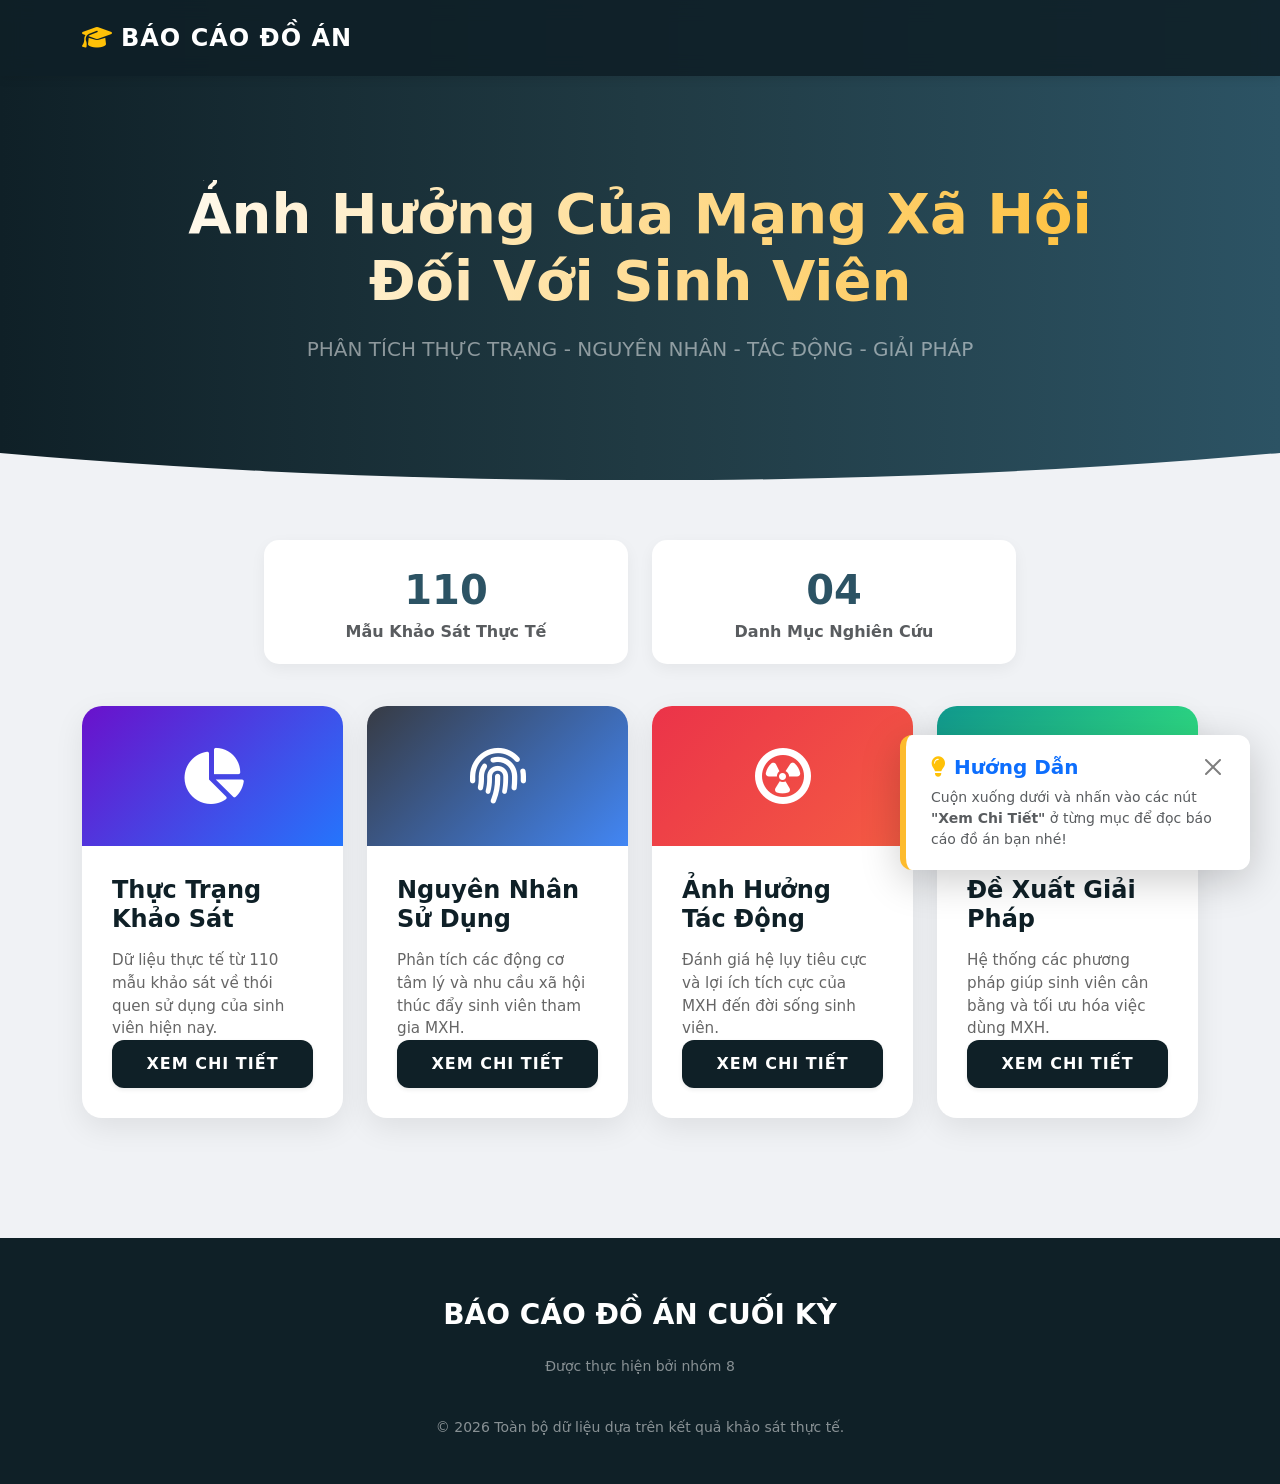
==== index.html @ b070c01a "upload" ====
<!doctype html>
<html lang="vi">
  <head>
    <meta charset="UTF-8" />
    <meta name="viewport" content="width=device-width, initial-scale=1.0" />
    <title>Báo Cáo Đồ Án Cuối Kỳ: Ảnh Hưởng Của Mạng Xã Hội</title>
    <link
      href="https://cdn.jsdelivr.net/npm/bootstrap@5.3.2/dist/css/bootstrap.min.css"
      rel="stylesheet"
    />
    <link
      rel="stylesheet"
      href="https://cdnjs.cloudflare.com/ajax/libs/font-awesome/6.4.2/css/all.min.css"
    />

    <style>
      :root {
        --primary-color: #0f2027;
        --secondary-color: #203a43;
        --accent-color: #2c5364;
        --btn-gold: #fdbb2d;
        --text-light: #f8f9fa;
      }

      body {
        font-family:
          "Segoe UI",
          system-ui,
          -apple-system,
          sans-serif;
        background-color: #f0f2f5;
        color: #333;
        overflow-x: hidden;
      }

      /* Navbar Glassmorphism */
      .navbar {
        background: rgba(15, 32, 39, 0.9) !important;
        backdrop-filter: blur(10px);
        padding: 15px 0;
        box-shadow: 0 2px 10px rgba(0, 0, 0, 0.1);
      }
      .navbar-brand {
        font-weight: 800;
        font-size: 1.5rem;
        text-transform: uppercase;
        letter-spacing: 1px;
      }

      /* Hero Header */
      .hero-header {
        background: linear-gradient(to right, #0f2027, #203a43, #2c5364);
        color: white;
        padding: 180px 0 100px;
        text-align: center;
        clip-path: ellipse(150% 100% at 50% 0%);
      }
      .hero-title {
        font-weight: 900;
        font-size: 3.5rem;
        margin-bottom: 20px;
        background: linear-gradient(to right, #fff, #fdbb2d);
        -webkit-background-clip: text;
        -webkit-text-fill-color: transparent;
      }

      /* Main Content Cards */
      .category-section {
        margin-top: -50px;
        padding-bottom: 80px;
      }
      .nav-card {
        background: white;
        border-radius: 20px;
        border: none;
        height: 100%;
        display: flex;
        flex-direction: column;
        transition: all 0.4s cubic-bezier(0.175, 0.885, 0.32, 1.275);
        box-shadow: 0 10px 30px rgba(0, 0, 0, 0.08);
        position: relative;
        overflow: hidden;
        z-index: 2;
      }
      .nav-card:hover {
        transform: translateY(-15px);
        box-shadow: 0 20px 50px rgba(0, 0, 0, 0.15);
      }
      .card-img-top-custom {
        height: 140px;
        display: flex;
        align-items: center;
        justify-content: center;
        font-size: 3.5rem;
        color: white;
      }

      .grad-1 {
        background: linear-gradient(135deg, #6a11cb 0%, #2575fc 100%);
      }
      .grad-2 {
        background: linear-gradient(135deg, #373b44 0%, #4286f4 100%);
      }
      .grad-3 {
        background: linear-gradient(135deg, #eb3349 0%, #f45c43 100%);
      }
      .grad-4 {
        background: linear-gradient(135deg, #11998e 0%, #38ef7d 100%);
      }

      .card-body {
        flex: 1;
        padding: 30px;
        display: flex;
        flex-direction: column;
        justify-content: space-between;
      }
      .card-title {
        font-weight: 800;
        color: var(--primary-color);
        margin-bottom: 15px;
      }
      .card-text {
        color: #666;
        font-size: 0.95rem;
        margin-bottom: 25px;
      }
      .btn-report {
        background: var(--primary-color);
        color: white;
        border: none;
        padding: 12px 20px;
        border-radius: 12px;
        font-weight: 700;
        text-transform: uppercase;
        transition: all 0.3s;
        letter-spacing: 1px;
        width: 100%;
      }
      .btn-report:hover {
        background: var(--btn-gold);
        color: var(--primary-color);
        transform: scale(1.02);
      }

      /* Stats Section Overview */
      .overview-section {
        padding: 60px 0 20px;
      }
      .stat-box {
        background: white;
        padding: 20px;
        border-radius: 15px;
        box-shadow: 0 5px 15px rgba(0, 0, 0, 0.05);
        text-align: center;
        height: 100%;
      }
      .stat-num {
        font-size: 2.5rem;
        font-weight: 800;
        color: var(--accent-color);
      }

      /* --- Floating Guide (Toast) --- */
      .guide-toast {
        position: fixed;
        bottom: 30px;
        right: 30px;
        background: white;
        border-left: 6px solid var(--btn-gold);
        padding: 20px 25px;
        border-radius: 12px;
        box-shadow: 0 10px 40px rgba(0, 0, 0, 0.2);
        z-index: 10000;
        max-width: 350px;
        transform: translateX(150%); /* Giấu ra ngoài màn hình */
        transition: transform 0.6s cubic-bezier(0.175, 0.885, 0.32, 1.275);
      }
      .guide-toast.show {
        transform: translateX(0); /* Trượt vào trong màn hình */
      }

      footer {
        background: var(--primary-color);
        color: white;
        padding: 60px 0 30px;
        text-align: center;
        margin-top: 40px;
      }
    </style>
  </head>
  <body>
    <div class="guide-toast" id="guideToast">
      <div class="d-flex justify-content-between align-items-center mb-2">
        <h5 class="text-primary fw-bold mb-0">
          <i class="fas fa-lightbulb text-warning me-2"></i>Hướng Dẫn
        </h5>
        <button
          type="button"
          class="btn-close"
          id="closeGuideBtn"
          aria-label="Close"
        ></button>
      </div>
      <p class="text-muted small mb-0">
        Cuộn xuống dưới và nhấn vào các nút <strong>"Xem Chi Tiết"</strong> ở
        từng mục để đọc báo cáo đồ án bạn nhé!
      </p>
    </div>

    <nav class="navbar navbar-expand-lg navbar-dark fixed-top">
      <div class="container">
        <a class="navbar-brand" href="#">
          <i class="fas fa-graduation-cap me-2 text-warning"></i>Báo Cáo Đồ Án
        </a>
      </div>
    </nav>

    <header class="hero-header">
      <div class="container">
        <h1 class="hero-title">
          Ảnh Hưởng Của Mạng Xã Hội<br />Đối Với Sinh Viên
        </h1>
        <p class="lead text-white-50">
          PHÂN TÍCH THỰC TRẠNG - NGUYÊN NHÂN - TÁC ĐỘNG - GIẢI PHÁP
        </p>
      </div>
    </header>

    <div class="container overview-section">
      <div class="row g-4 justify-content-center mb-5">
        <div class="col-md-4">
          <div class="stat-box">
            <div class="stat-num">110</div>
            <div class="text-muted fw-bold">Mẫu Khảo Sát Thực Tế</div>
          </div>
        </div>
        <div class="col-md-4">
          <div class="stat-box">
            <div class="stat-num">04</div>
            <div class="text-muted fw-bold">Danh Mục Nghiên Cứu</div>
          </div>
        </div>
      </div>
    </div>

    <div class="container category-section">
      <div class="row g-4 justify-content-center">
        <div class="col-md-6 col-lg-3">
          <div class="nav-card h-100">
            <div class="card-img-top-custom grad-1">
              <i class="fas fa-chart-pie"></i>
            </div>
            <div class="card-body">
              <div>
                <h4 class="card-title">Thực Trạng Khảo Sát</h4>
                <p class="card-text">
                  Dữ liệu thực tế từ 110 mẫu khảo sát về thói quen sử dụng của
                  sinh viên hiện nay.
                </p>
              </div>
              <a href="khao-sat.html" class="btn btn-report shadow-sm"
                >Xem Chi Tiết</a
              >
            </div>
          </div>
        </div>

        <div class="col-md-6 col-lg-3">
          <div class="nav-card h-100">
            <div class="card-img-top-custom grad-2">
              <i class="fas fa-fingerprint"></i>
            </div>
            <div class="card-body">
              <div>
                <h4 class="card-title">Nguyên Nhân Sử Dụng</h4>
                <p class="card-text">
                  Phân tích các động cơ tâm lý và nhu cầu xã hội thúc đẩy sinh
                  viên tham gia MXH.
                </p>
              </div>
              <a href="nguyen-nhan.html" class="btn btn-report shadow-sm"
                >Xem Chi Tiết</a
              >
            </div>
          </div>
        </div>

        <div class="col-md-6 col-lg-3">
          <div class="nav-card h-100">
            <div class="card-img-top-custom grad-3">
              <i class="fas fa-radiation-alt"></i>
            </div>
            <div class="card-body">
              <div>
                <h4 class="card-title">Ảnh Hưởng Tác Động</h4>
                <p class="card-text">
                  Đánh giá hệ lụy tiêu cực và lợi ích tích cực của MXH đến đời
                  sống sinh viên.
                </p>
              </div>
              <a href="tac-dong.html" class="btn btn-report shadow-sm"
                >Xem Chi Tiết</a
              >
            </div>
          </div>
        </div>

        <div class="col-md-6 col-lg-3">
          <div class="nav-card h-100">
            <div class="card-img-top-custom grad-4">
              <i class="fas fa-lightbulb"></i>
            </div>
            <div class="card-body">
              <div>
                <h4 class="card-title">Đề Xuất Giải Pháp</h4>
                <p class="card-text">
                  Hệ thống các phương pháp giúp sinh viên cân bằng và tối ưu hóa
                  việc dùng MXH.
                </p>
              </div>
              <a href="giai-phap.html" class="btn btn-report shadow-sm"
                >Xem Chi Tiết</a
              >
            </div>
          </div>
        </div>
      </div>
    </div>

    <footer>
      <div class="container">
        <h3 class="fw-bold mb-4">BÁO CÁO ĐỒ ÁN CUỐI KỲ</h3>
        <div class="row justify-content-center mb-4">
          <div class="col-md-5">
            <p class="small text-white-50">Được thực hiện bởi nhóm 8</p>
          </div>
        </div>
        <p class="small opacity-50">
          &copy; 2026 Toàn bộ dữ liệu dựa trên kết quả khảo sát thực tế.
        </p>
      </div>
    </footer>

    <script src="https://cdn.jsdelivr.net/npm/bootstrap@5.3.2/dist/js/bootstrap.bundle.min.js"></script>

    <script>
      document.addEventListener("DOMContentLoaded", () => {
        const guideToast = document.getElementById("guideToast");
        const closeBtn = document.getElementById("closeGuideBtn");

        // ĐỔI SANG DÙNG localStorage ĐỂ TRÌNH DUYỆT NHỚ VĨNH VIỄN
        const hasSeenTutorial = localStorage.getItem("tutorialSeen");

        // Nếu chưa xem (tức là lần đầu vào trang), sau 1 giây sẽ trượt ra
        if (hasSeenTutorial !== "true" && guideToast) {
          setTimeout(() => {
            guideToast.classList.add("show");
          }, 1000);
        }

        // Xử lý khi nhấn nút Tắt (X)
        if (closeBtn && guideToast) {
          closeBtn.addEventListener("click", () => {
            guideToast.classList.remove("show");

            // GHI VÀO BỘ NHỚ LÀ ĐÃ XEM
            localStorage.setItem("tutorialSeen", "true");
          });
        }
      });
    </script>
  </body>
</html>
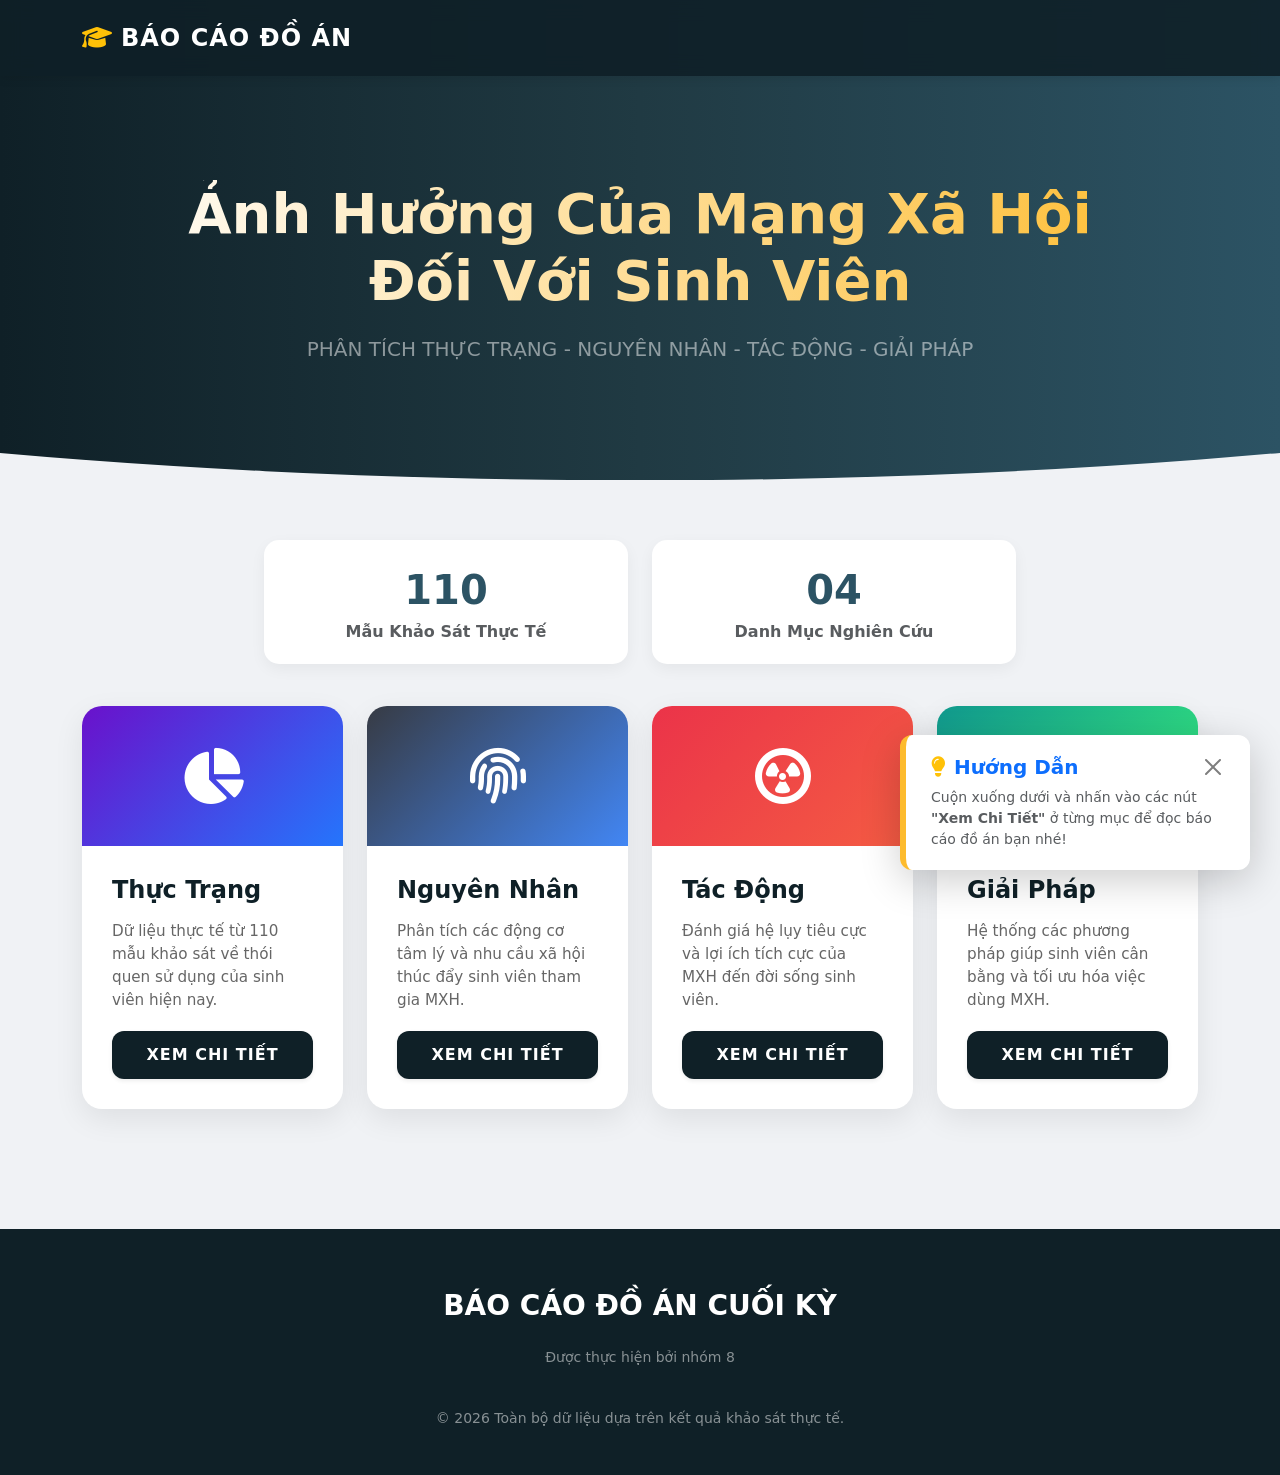
==== commit b49eaa99: "upload 3" ====
--- a/index.html
+++ b/index.html
@@ -109,11 +109,12 @@
       }
 
       .card-body {
-        flex: 1;
+        flex: 1 1 auto; /* Cập nhật dòng này */
         padding: 30px;
         display: flex;
         flex-direction: column;
-        justify-content: space-between;
+
+        gap: 20px; /* Cập nhật dòng này */
       }
       .card-title {
         font-weight: 800;
@@ -123,7 +124,7 @@
       .card-text {
         color: #666;
         font-size: 0.95rem;
-        margin-bottom: 25px;
+        margin-bottom: 40px; /*chỉnh */
       }
       .btn-report {
         background: var(--primary-color);
@@ -136,6 +137,7 @@
         transition: all 0.3s;
         letter-spacing: 1px;
         width: 100%;
+        margin-top: auto;
       }
       .btn-report:hover {
         background: var(--btn-gold);
@@ -253,7 +255,7 @@
             </div>
             <div class="card-body">
               <div>
-                <h4 class="card-title">Thực Trạng Khảo Sát</h4>
+                <h4 class="card-title">Thực Trạng</h4>
                 <p class="card-text">
                   Dữ liệu thực tế từ 110 mẫu khảo sát về thói quen sử dụng của
                   sinh viên hiện nay.
@@ -273,7 +275,7 @@
             </div>
             <div class="card-body">
               <div>
-                <h4 class="card-title">Nguyên Nhân Sử Dụng</h4>
+                <h4 class="card-title">Nguyên Nhân</h4>
                 <p class="card-text">
                   Phân tích các động cơ tâm lý và nhu cầu xã hội thúc đẩy sinh
                   viên tham gia MXH.
@@ -293,7 +295,7 @@
             </div>
             <div class="card-body">
               <div>
-                <h4 class="card-title">Ảnh Hưởng Tác Động</h4>
+                <h4 class="card-title">Tác Động</h4>
                 <p class="card-text">
                   Đánh giá hệ lụy tiêu cực và lợi ích tích cực của MXH đến đời
                   sống sinh viên.
@@ -313,7 +315,7 @@
             </div>
             <div class="card-body">
               <div>
-                <h4 class="card-title">Đề Xuất Giải Pháp</h4>
+                <h4 class="card-title">Giải Pháp</h4>
                 <p class="card-text">
                   Hệ thống các phương pháp giúp sinh viên cân bằng và tối ưu hóa
                   việc dùng MXH.
@@ -349,23 +351,17 @@
         const guideToast = document.getElementById("guideToast");
         const closeBtn = document.getElementById("closeGuideBtn");
 
-        // ĐỔI SANG DÙNG localStorage ĐỂ TRÌNH DUYỆT NHỚ VĨNH VIỄN
-        const hasSeenTutorial = localStorage.getItem("tutorialSeen");
-
-        // Nếu chưa xem (tức là lần đầu vào trang), sau 1 giây sẽ trượt ra
-        if (hasSeenTutorial !== "true" && guideToast) {
+        // Sau 1 giây, bảng hướng dẫn sẽ luôn trượt ra (không cần kiểm tra bộ nhớ)
+        if (guideToast) {
           setTimeout(() => {
             guideToast.classList.add("show");
           }, 1000);
         }
 
-        // Xử lý khi nhấn nút Tắt (X)
+        // Xử lý khi người dùng nhấn nút Tắt (X)
         if (closeBtn && guideToast) {
           closeBtn.addEventListener("click", () => {
             guideToast.classList.remove("show");
-
-            // GHI VÀO BỘ NHỚ LÀ ĐÃ XEM
-            localStorage.setItem("tutorialSeen", "true");
           });
         }
       });
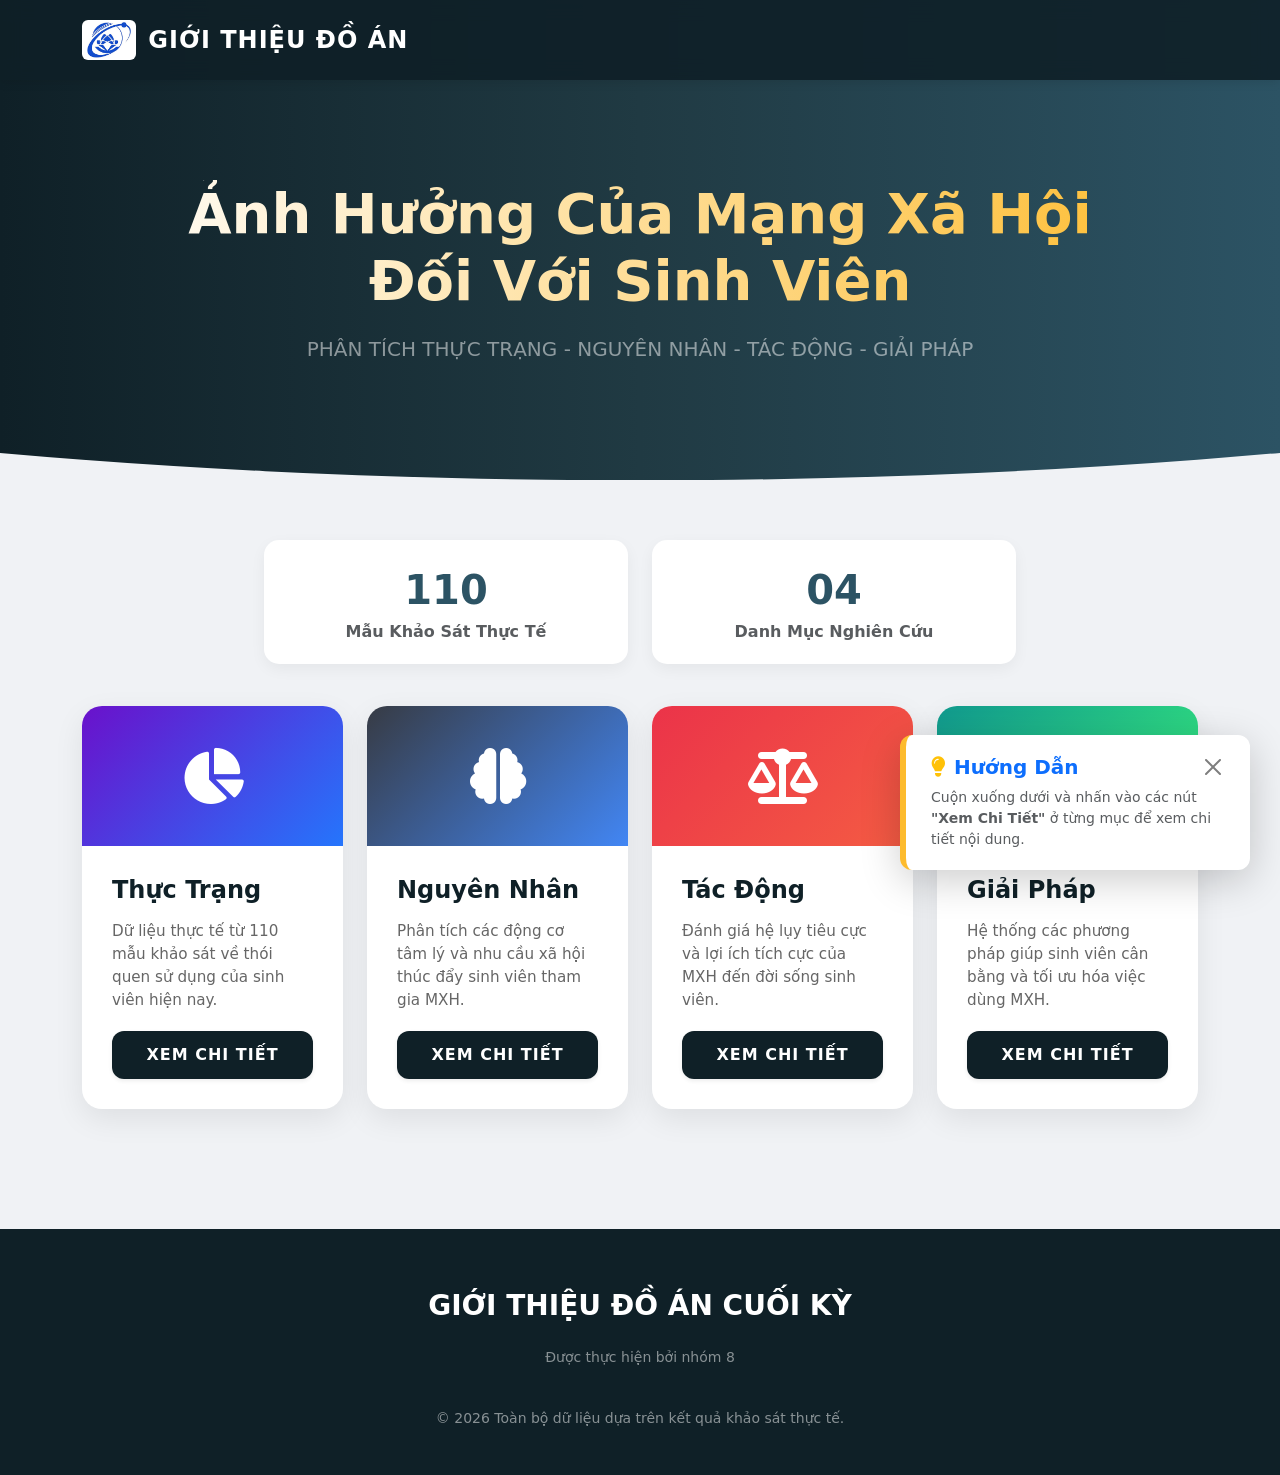
==== commit 9ec01e38: "Add files via upload upload 4" ====
--- a/index.html
+++ b/index.html
@@ -45,6 +45,17 @@
         font-size: 1.5rem;
         text-transform: uppercase;
         letter-spacing: 1px;
+        display: flex;
+        align-items: center;
+      }
+
+      .brand-logo {
+        height: 40px;
+        background-color: white;
+        padding: 2px 5px;
+        border-radius: 6px;
+        margin-right: 12px;
+        object-fit: contain;
       }
 
       /* Hero Header */
@@ -109,12 +120,11 @@
       }
 
       .card-body {
-        flex: 1 1 auto; /* Cập nhật dòng này */
+        flex: 1 1 auto;
         padding: 30px;
         display: flex;
         flex-direction: column;
-
-        gap: 20px; /* Cập nhật dòng này */
+        gap: 20px;
       }
       .card-title {
         font-weight: 800;
@@ -124,7 +134,7 @@
       .card-text {
         color: #666;
         font-size: 0.95rem;
-        margin-bottom: 40px; /*chỉnh */
+        margin-bottom: 40px;
       }
       .btn-report {
         background: var(--primary-color);
@@ -175,11 +185,11 @@
         box-shadow: 0 10px 40px rgba(0, 0, 0, 0.2);
         z-index: 10000;
         max-width: 350px;
-        transform: translateX(150%); /* Giấu ra ngoài màn hình */
+        transform: translateX(150%);
         transition: transform 0.6s cubic-bezier(0.175, 0.885, 0.32, 1.275);
       }
       .guide-toast.show {
-        transform: translateX(0); /* Trượt vào trong màn hình */
+        transform: translateX(0);
       }
 
       footer {
@@ -206,14 +216,16 @@
       </div>
       <p class="text-muted small mb-0">
         Cuộn xuống dưới và nhấn vào các nút <strong>"Xem Chi Tiết"</strong> ở
-        từng mục để đọc báo cáo đồ án bạn nhé!
+        từng mục để xem chi tiết nội dung.
       </p>
     </div>
 
     <nav class="navbar navbar-expand-lg navbar-dark fixed-top">
       <div class="container">
         <a class="navbar-brand" href="#">
-          <i class="fas fa-graduation-cap me-2 text-warning"></i>Báo Cáo Đồ Án
+          <!-- Đã thêm Logo UIT -->
+          <img src="./Logo_UIT_updated.png" alt="Logo UIT" class="brand-logo" />
+          <span class="d-none d-sm-inline">Giới Thiệu Đồ Án</span>
         </a>
       </div>
     </nav>
@@ -248,6 +260,7 @@
 
     <div class="container category-section">
       <div class="row g-4 justify-content-center">
+        <!-- Thực Trạng -->
         <div class="col-md-6 col-lg-3">
           <div class="nav-card h-100">
             <div class="card-img-top-custom grad-1">
@@ -268,10 +281,11 @@
           </div>
         </div>
 
+        <!-- Nguyên Nhân (Đổi icon) -->
         <div class="col-md-6 col-lg-3">
           <div class="nav-card h-100">
             <div class="card-img-top-custom grad-2">
-              <i class="fas fa-fingerprint"></i>
+              <i class="fa-solid fa-brain"></i>
             </div>
             <div class="card-body">
               <div>
@@ -288,10 +302,11 @@
           </div>
         </div>
 
+        <!-- Tác Động (Đổi icon) -->
         <div class="col-md-6 col-lg-3">
           <div class="nav-card h-100">
             <div class="card-img-top-custom grad-3">
-              <i class="fas fa-radiation-alt"></i>
+              <i class="fa-solid fa-scale-balanced"></i>
             </div>
             <div class="card-body">
               <div>
@@ -308,6 +323,7 @@
           </div>
         </div>
 
+        <!-- Giải Pháp -->
         <div class="col-md-6 col-lg-3">
           <div class="nav-card h-100">
             <div class="card-img-top-custom grad-4">
@@ -332,7 +348,7 @@
 
     <footer>
       <div class="container">
-        <h3 class="fw-bold mb-4">BÁO CÁO ĐỒ ÁN CUỐI KỲ</h3>
+        <h3 class="fw-bold mb-4">GIỚI THIỆU ĐỒ ÁN CUỐI KỲ</h3>
         <div class="row justify-content-center mb-4">
           <div class="col-md-5">
             <p class="small text-white-50">Được thực hiện bởi nhóm 8</p>
@@ -351,14 +367,12 @@
         const guideToast = document.getElementById("guideToast");
         const closeBtn = document.getElementById("closeGuideBtn");
 
-        // Sau 1 giây, bảng hướng dẫn sẽ luôn trượt ra (không cần kiểm tra bộ nhớ)
         if (guideToast) {
           setTimeout(() => {
             guideToast.classList.add("show");
           }, 1000);
         }
 
-        // Xử lý khi người dùng nhấn nút Tắt (X)
         if (closeBtn && guideToast) {
           closeBtn.addEventListener("click", () => {
             guideToast.classList.remove("show");
